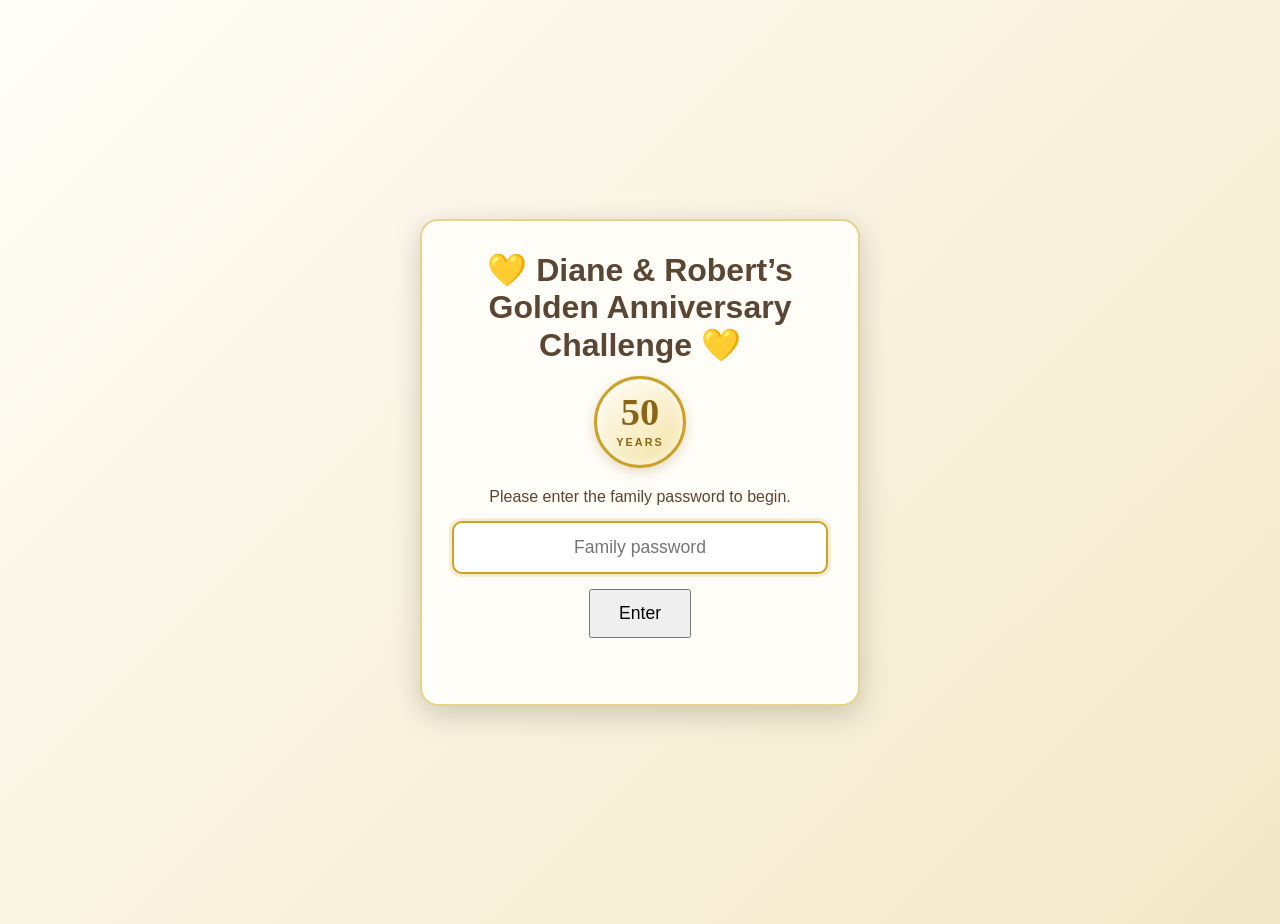
==== index.html @ dfb44e44 "Initial Pearl anniversary quiz copy" ====
<!DOCTYPE html>
<html lang="en">

<head>

    <meta charset="UTF-8">
    <meta name="viewport" content="width=device-width, initial-scale=1.0">
    <meta name="apple-mobile-web-app-capable" content="yes">
<meta name="apple-mobile-web-app-status-bar-style" content="default">
<meta name="theme-color" content="#fff8e8">

    <title>Diane & Robert’s Golden Anniversary Challenge</title>

    <link rel="stylesheet" href="css/styles.css">

</head>

<body class="quiz-locked">

<div id="passwordGate" class="password-gate">
    <div class="password-box">
        <h1>💛 Diane & Robert’s Golden Anniversary Challenge 💛</h1>
        
<div class="golden-50-badge">
    <span class="golden-50-number">50</span>
    <span class="golden-50-years">YEARS</span>
</div>
        <p>Please enter the family password to begin.</p>

        <input
            id="quizPassword"
            type="password"
            placeholder="Family password"
            autocomplete="off">

        <button id="passwordSubmit" type="button">
            Enter
        </button>

        <p id="passwordMessage" class="password-message"></p>
    </div>
</div>

<div class="container">

    <img
        src="images/wedding.jpg"
        class="hero-photo"
        alt="Diane and Robert's Wedding">

    <h1 class="title">
    <span class="diamond">🥂</span>
    Diane & Robert’s Golden Anniversary Challenge
   <span class="diamond">🥂</span>
</h1>

    <p class="subtitle">
        Celebrating 50 Wonderful Years Together
    </p>

    <p class="dates">
        <strong>1976 – 2026</strong>
    </p>

    <input
        type="text"
        id="playerName"
        placeholder="Enter your name">

    <button
        class="start-btn"
        id="startButton">

        Start Challenge

    </button>

</div>

<script src="js/password.js"></script>
<script src="js/app.js"></script>

</body>

</html>
---- css/styles.css ----
/* ==========================================
   Diane & Robert's Diamond Challenge
   Version 1
========================================== */

* {
    margin: 0;
    padding: 0;
    box-sizing: border-box;
}

body {
    font-family: Arial, Helvetica, sans-serif;
    background: linear-gradient(135deg, #fdf8ef, #efe6d1);
    color: #333;
}

/* ======================
   Start Screen
====================== */

.container {
    max-width: 550px;
    margin: 40px auto;
    background: white;
    padding: 35px;
    border-radius: 20px;
    border: 4px solid #d4af37;
    box-shadow: 0 15px 35px rgba(0,0,0,.18);
    backface-visibility: hidden;
-webkit-backface-visibility: hidden;
}

.hero-photo {
    width: 240px;
    display: block;
    margin: 0 auto 25px;
    border-radius: 18px;
    border: 4px solid #d4af37;
    box-shadow: 0 8px 25px rgba(0,0,0,.25);

    backface-visibility: hidden;
    -webkit-backface-visibility: hidden;
    
}

.title{
    text-align:center;
    color:#7a1838;
    font-size:2rem;
    margin-bottom:15px;
     animation: glow 3s ease-in-out infinite;
}
.subtitle {
    text-align: center;
    color: #666;
    font-size: 1.2rem;
}

.dates {
    text-align: center;
    color: #b08d57;
    font-size: 1.4rem;
    margin: 20px 0 30px;
}

input {
    width: 100%;
    padding: 14px;
    font-size: 18px;
    border: 2px solid #ddd;
    border-radius: 10px;
    margin-bottom: 20px;
}

.start-btn {
    width: 100%;
    padding: 15px;
    background: #7a1838;
    color: white;
    border: none;
    border-radius: 12px;
    font-size: 20px;
    cursor: pointer;
    transition: .3s;
}

.start-btn:hover {
    background: #9b2148;
    transform: scale(1.03);
}

/* ======================
   Quiz Card
====================== */

.card {
    max-width: 500px;
    margin: 35px auto;
    background: white;
    padding: 30px;
    border-radius: 20px;
    border: 4px solid #d4af37;
    box-shadow: 0 15px 35px rgba(0,0,0,.18);
}
/* ======================
   Score Panel
====================== */

.score-panel {
    display: flex;
    justify-content: space-between;
    align-items: center;
    background: #f8f3e6;
    padding: 12px;
    border-radius: 10px;
    margin-bottom: 20px;
    font-weight: bold;
}

#score {
    color: #7a1838;
}

/* ======================
   Progress Bar
====================== */

.progress-bar {
    width: 100%;
    height: 18px;
    background: #ddd;
    border-radius: 10px;
    overflow: hidden;
    margin: 20px 0;
}

#progress {
    width: 0%;
    height: 100%;
    background: linear-gradient(90deg, #ffd700, #d4af37);
    transition: width .5s ease;
    border-radius: 10px;
}

/* ======================
   Question
====================== */

#questionNumber {
    text-align: center;
    color: #555;
    margin-bottom: 15px;
}

#question {
    text-align: center;
    color: #7a1838;
    font-size: 2rem;
    line-height: 1.2;
    margin: 25px 0;
}

/* ======================
   Answer Buttons
====================== */

.answer {
    width: 100%;
    padding: 16px;
    margin: 10px 0;
    border: none;
    border-radius: 12px;
    background: #7a1838;
    color: white;
    font-size: 1.2rem;
    cursor: pointer;
    transition: .3s;
}

.answer:hover {
    background: #9b2148;
    transform: scale(1.03);
    box-shadow: 0 6px 16px rgba(0,0,0,.25);
}

/* ======================
   Feedback
====================== */

#feedback {
    position: relative;
    min-height: 30px;
    font-size: 1.2rem;
    font-weight: bold;
    color: #7a1838;
    text-align: center;
    margin: 15px 0;
}
/* ======================
   Question Images
====================== */

.question-image {
    display: block;
    width: 100%;
    max-width: 100%;
    height: auto;
    object-fit: contain;
    object-position: center top;
    margin: 20px auto;
    border-radius: 12px;
    border: 3px solid #d4af37;
    cursor: pointer;
    box-shadow: 0 5px 15px rgba(0,0,0,.25);
}

#imageCaption {
    text-align: center;
    color: #666;
    font-style: italic;
    margin-bottom: 20px;
}
/* Question changes are intentionally instant.
   This avoids intermittent repaint flicker in Mobile Safari. */
/* ======================
   Image Popup
====================== */

.image-modal {
    display: none;
    position: fixed;
    inset: 0;
    background: rgba(0,0,0,.85);
    justify-content: center;
    align-items: center;
    z-index: 9999;
}

.image-modal.show {
    display: flex;
}

.modal-image {
    max-width: 90%;
    max-height: 90%;
    border-radius: 12px;
    box-shadow: 0 0 25px black;
}

#closeModal {
    position: absolute;
    top: 20px;
    right: 35px;
    font-size: 42px;
    color: white;
    cursor: pointer;
}
.finish-photo{
    display:block;
    width:220px;
    max-width:100%;
    margin:20px auto;
    border-radius:15px;
    border:4px solid #d4af37;
    box-shadow:0 6px 15px rgba(0,0,0,.25);
}

.card h1{
    text-align:center;
    color:#7a1838;
}

.card h2{
    text-align:center;
    margin:15px 0;
}

.card p{
    text-align:center;
    color:#555;
    margin:20px 0;
}

.card button{
    display:block;
    margin:25px auto 0;
    width:220px;
    padding:15px;
    background:#7a1838;
    color:#fff;
    border:none;
    border-radius:12px;
    font-size:18px;
    cursor:pointer;
}
/* ======================
   Congratulations Screen
====================== */

.finish-photo{
    width:220px;
    display:block;
    margin:0 auto 25px;
    border-radius:18px;
    border:4px solid #d4af37;
    box-shadow:0 8px 25px rgba(0,0,0,.25);
}

.finish-title{
    text-align:center;
    color:#7a1838;
    font-size:2rem;
    margin-bottom:15px;
}

.finish-score{
    text-align:center;
    font-size:3rem;
    font-weight:bold;
    color:#d4af37;
    margin:20px 0;
}

.finish-heading{
    text-align:center;
    color:#7a1838;
    margin-bottom:20px;
}

.finish-message{
    text-align:center;
    font-size:1.15rem;
    color:#555;
    line-height:1.6;
    margin-bottom:30px;
}

.card{
    animation:fadeIn .6s ease;
}

@keyframes fadeIn{

    from{
        opacity:0;
        transform:translateY(20px);
    }

    to{
        opacity:1;
        transform:translateY(0);
    }

}
.finish-photo{
    animation:floatPhoto 3s ease-in-out infinite;
}

@keyframes floatPhoto{

    0%{transform:translateY(0);}
    50%{transform:translateY(-6px);}
    100%{transform:translateY(0);}

}
/* ======================
   Confetti
====================== */

.confetti {
    position: fixed;
    width: 10px;
    height: 10px;
    top: -20px;
    z-index: 9999;
    pointer-events: none;
    animation: fall linear forwards;
}

@keyframes fall {

    to {
        transform: translateY(110vh) rotate(720deg);
        opacity: 0;
    }

}
/* ======================
   Diamond Title Effects
====================== */

@keyframes glow {

    0%,100%{
        text-shadow:
            0 0 6px rgba(212,175,55,.3);
    }

    50%{
        text-shadow:
            0 0 18px rgba(212,175,55,.9),
            0 0 28px rgba(255,255,255,.6);
    }

}
@keyframes diamondTwinkle{

    0%,100%{
        transform:scale(1);
    }

    50%{
        transform:scale(1.03);
    }

}

.diamond{
    position:relative;
    display:inline-block;
    animation:diamondGlow 3s ease-in-out infinite;
}

.diamond:last-child{
    animation-delay:1.5s;
}

@keyframes diamondGlow{

    0%,100%{
        transform:scale(1);
        filter:brightness(1);
    }

    50%{
    transform:scale(1.05);
    filter:
        brightness(1.15)
        drop-shadow(0 0 4px #d4af37)
        drop-shadow(0 0 7px #c9a227);
}

}
/* ======================
   Round Introduction
====================== */

.round-overlay {
    display: none;
    position: fixed;
    inset: 0;
    background: rgba(0, 0, 0, 0.75);
    justify-content: center;
    align-items: center;
    padding: 20px;
    z-index: 10000;
}

.round-card {
    width: 100%;
    max-width: 460px;
    background: white;
    padding: 30px;
    border-radius: 20px;
    border: 4px solid #d4af37;
    box-shadow: 0 15px 40px rgba(0, 0, 0, 0.35);
    text-align: center;
}

.round-card h1 {
    color: #7a1838;
    margin-bottom: 20px;
}

.round-photo {
    display: block;
    width: 100%;
    max-width: 340px;
    max-height: 360px;
    object-fit: cover;
    margin: 0 auto 20px;
    border-radius: 15px;
    border: 3px solid #d4af37;
}

.round-card p {
    color: #555;
    font-size: 1.15rem;
    line-height: 1.5;
    margin-bottom: 20px;
}

.round-card .start-btn {
    margin: 0 auto;
}
.answer:disabled {
    cursor: default;
    opacity: 0.9;
}
.round-card {
    animation: roundPop .5s ease;
}

@keyframes roundPop {
    from {
        opacity: 0;
        transform: scale(.9);
    }

    to {
        opacity: 1;
        transform: scale(1);
    }
}
.finish-photo {
    animation: floatPhoto 4s ease-in-out infinite;
}
.finish-footer {
    margin-top: 25px;
    color: #999;
    font-size: 0.9rem;
    text-align: center;
}
/* =========================
   Mobile phone improvements
   ========================= */

html,
body {
    width: 100%;
    max-width: 100%;
    overflow-x: hidden;
    overscroll-behavior-x: none;
}

html {
    overflow-x: clip;
}


body {
    min-height: 100vh;
    padding: 12px;
    background-attachment: scroll;
}

.container,
.card,
.round-card {
    width: 100%;
    max-width: 550px;
    margin-left: auto;
    margin-right: auto;
}

img {
    max-width: 100%;
    height: auto;
}

@media (max-width: 600px) {

    body {
        padding: 8px;
    }

    .container,
    .card {
        width: 100%;
        padding: 18px 14px;
        border-radius: 14px;
    }

    .title {
        font-size: 1.65rem;
        line-height: 1.2;
        overflow-wrap: anywhere;
    }

    .subtitle {
        font-size: 1rem;
    }

    .hero-photo {
    width: 100%;
    max-height: 320px;
    height: auto;
    object-fit: contain;
}

    .question-image {
        width: 100%;
        max-height: 30vh;
        object-fit: contain;
    }

    #question {
        font-size: 1.3rem;
        line-height: 1.3;
    }

    .answer,
    .start-btn {
        width: 100%;
        min-height: 48px;
        padding: 12px;
        font-size: 1rem;
    }

    .score-panel {
        gap: 8px;
        font-size: 0.9rem;
        flex-wrap: wrap;
    }

    .round-overlay {
        padding: 12px;
        overflow-y: auto;
    }

    .round-card {
        width: 100%;
        max-height: 92vh;
        overflow-y: auto;
        padding: 18px 14px;
    }

    .round-photo {
        width: 100%;
        max-height: 38vh;
        object-fit: contain;
    }

    .image-modal {
        padding: 10px;
    }

    .modal-image {
        max-width: 95vw;
        max-height: 85vh;
        object-fit: contain;
    }
}

/* Reduce flickering caused by animations on phones */
@media (prefers-reduced-motion: reduce) {
    *,
    *::before,
    *::after {
        animation-duration: 0.01ms !important;
        animation-iteration-count: 1 !important;
        transition-duration: 0.01ms !important;
        scroll-behavior: auto !important;
    }
}
/* Compact phone layout */

@media (max-width: 600px) {

    body {
        padding: 4px 8px 90px;
        min-height: 100svh;
    }

    .title {
        font-size: 1.45rem;
        line-height: 1.15;
        margin: 4px 0 8px;
    }

    .diamond {
        font-size: 1.25rem;
    }

    .card {
        padding: 12px 14px 24px;
        border-width: 3px;
        border-radius: 18px;
    }

    .score-panel {
        padding: 10px;
        margin-bottom: 12px;
    }

    .progress-bar {
        margin: 10px 0 14px;
    }

    #questionNumber {
        font-size: 1.15rem;
        margin: 8px 0;
    }

    #question {
        font-size: 1.55rem;
        line-height: 1.18;
        margin: 14px 0;
    }

    .question-image {
        max-height: 22vh;
        margin: 8px auto;
    }

    .answer {
        min-height: 44px;
        padding: 10px;
        margin: 6px 0;
    }

    #feedback {
        margin: 8px 0;
    }
}
@media (max-width: 600px) {
    body > .title {
        font-size: 1.3rem;
    }
}
/* =================================
   Polished mobile quiz-app layout
   ================================= */

@media (max-width: 600px) {

    html,
    body {
        width: 100%;
        min-height: 100%;
        overflow-x: hidden;
    }

    body {
        padding:
            max(6px, env(safe-area-inset-top))
            8px
            calc(24px + env(safe-area-inset-bottom));
        min-height: 100svh;
    }

    body > .title {
        font-size: 1.25rem;
        line-height: 1.15;
        margin: 2px auto 8px;
        padding: 0 6px;
        max-width: 340px;
    }

    .diamond {
        font-size: 1.05rem;
    }

    .card {
        width: 100%;
        max-width: 100%;
        margin: 0 auto;
        padding: 12px 14px 20px;
        border-radius: 18px;
        min-height: auto;
    }

    .score-panel {
        padding: 9px 10px;
        margin-bottom: 10px;
        font-size: 0.9rem;
    }

    .progress-bar {
        margin: 8px 0 12px;
        height: 16px;
    }

    #questionNumber {
        font-size: 1.05rem;
        margin: 6px 0 8px;
    }

    #question {
        font-size: clamp(1.25rem, 6vw, 1.55rem);
        line-height: 1.18;
        margin: 10px 0 12px;
    }

    .question-image {
        width: 100%;
        max-height: 23svh;
        object-fit: contain;
        margin: 6px auto 8px;
    }

    .image-caption {
        font-size: 0.85rem;
        margin: 4px 0 8px;
    }

    .answer {
        width: 100%;
        min-height: 42px;
        padding: 9px 10px;
        margin: 5px 0;
        font-size: 0.98rem;
        line-height: 1.15;
        border-radius: 12px;
    }

    #feedback {
        margin: 6px 0;
        font-size: 0.95rem;
    }

    .round-overlay {
        padding:
            max(10px, env(safe-area-inset-top))
            10px
            calc(18px + env(safe-area-inset-bottom));
    }

    .round-card {
        width: 100%;
        max-height: 92svh;
        overflow-y: auto;
        padding: 16px 14px;
        border-radius: 18px;
    }

    .round-card h1 {
        font-size: 1.45rem;
        margin-bottom: 10px;
    }

    .round-photo {
        max-height: 34svh;
        object-fit: contain;
    }

    .start-btn {
        width: 100%;
        min-height: 44px;
        padding: 10px;
        font-size: 1rem;
    }
}
/* ==============================
   Compact mobile finish screen
   ============================== */

@media (max-width: 600px) {

    .finish-photo {
        width: 70%;
        max-width: 220px;
        max-height: 32svh;
        object-fit: cover;
        margin: 0 auto 10px;
        border-radius: 16px;
    }

    .finish-title {
        font-size: 1.55rem;
        line-height: 1.15;
        margin: 8px 0;
    }

    .finish-score {
        font-size: 2rem;
        line-height: 1;
        margin: 12px 0;
    }

    .finish-heading {
        font-size: 1.25rem;
        line-height: 1.15;
        margin: 10px 0;
    }

    .finish-message {
        font-size: 0.92rem;
        line-height: 1.3;
        margin: 8px 0 14px;
    }

    .finish-message br {
        display: none;
    }

    .finish-message strong {
        display: block;
        margin: 8px 0;
    }

    .finish-title,
    .finish-heading,
    .finish-message,
    .finish-score {
        text-align: center;
    }

    .card .start-btn {
        margin-top: 8px;
    }

    .card > p:last-child {
        margin-top: 12px !important;
        font-size: 0.75rem !important;
        line-height: 1.2;
    }
}
.finish-footer {
    margin-top: 25px;
    color: #999;
    font-size: 0.9rem;
    text-align: center;
}
/* ==============================
   Final screen layout
   ============================== */

.finish-screen {
    text-align: center;
}

.finish-thanks {
    line-height: 1.45;
    margin: 14px 0 18px;
    color: #555;
}

.finish-footer {
    margin-top: 16px;
    color: #999;
    font-size: 0.85rem;
    line-height: 1.3;
}

@media (max-width: 600px) {

    .finish-screen {
        display: flex;
        flex-direction: column;
        align-items: center;
    }

    .finish-photo {
        width: 160px;
        max-height: 24svh;
        object-fit: cover;
        margin: 0 auto 8px;
    }

    .finish-title {
        font-size: 1.35rem;
        line-height: 1.15;
        margin: 6px 0;
    }

    .finish-score {
        font-size: 1.8rem;
        margin: 8px 0;
    }

    .finish-heading {
        font-size: 1.1rem;
        margin: 6px 0;
    }

    .finish-message {
        font-size: 0.9rem;
        line-height: 1.25;
        margin: 4px 0;
    }

    .finish-thanks {
        font-size: 0.85rem;
        line-height: 1.3;
        margin: 8px 0 12px;
    }

    .finish-thanks strong {
        display: inline-block;
        margin: 3px 0;
    }

    .finish-screen .start-btn {
        margin-top: 4px;
    }

    .finish-footer {
        margin-top: 10px;
        font-size: 0.7rem;
    }
}
/* Extra-compact quiz layout for shorter phone screens */

@media (max-width: 600px) and (max-height: 750px) {

    body {
        padding: 4px 7px 14px;
    }

    body > .title {
        font-size: 1.05rem;
        margin-bottom: 4px;
    }

    .card {
        padding: 9px 11px 14px;
    }

    .score-panel {
        padding: 7px 8px;
        margin-bottom: 6px;
        font-size: 0.82rem;
    }

    .progress-bar {
        height: 12px;
        margin: 6px 0 8px;
    }

    #questionNumber {
        font-size: 0.9rem;
        margin: 4px 0;
    }

    #question {
        font-size: 1.15rem;
        line-height: 1.12;
        margin: 7px 0;
    }

    .question-image {
        max-height: 17svh;
        margin: 4px auto 5px;
    }

    #imageCaption {
        font-size: 0.75rem;
        margin-bottom: 5px;
    }

    .answer {
        min-height: 38px;
        padding: 7px 8px;
        margin: 4px 0;
        font-size: 0.88rem;
    }

    #feedback {
        min-height: 18px;
        margin: 4px 0;
        font-size: 0.85rem;
    }
}
/* Final photo slideshow */

.slideshow {
    position: fixed;
    inset: 0;
    z-index: 9999;
    background: #111;
    display: flex;
    align-items: center;
    justify-content: center;
    opacity: 1;
    transition: opacity 1s ease;
}

.slideshow.hidden {
    display: none;
}

.slideshow img {
    width: 100%;
    height: 100%;
    object-fit: contain;
    opacity: 1;
    transition: opacity 1.8s ease-in-out;
}

.slideshow img.fade-out {
    opacity: 0;
}
.finish-buttons {
    display: flex;
    justify-content: center;
    gap: 12px;
    margin-top: 20px;
    flex-wrap: wrap;
}

.finish-buttons .start-btn {
    min-width: 160px;
}
.slideshow-ending {
    position: absolute;
    inset: 0;
    z-index: 2;

    background: rgba(255,250,240,0.97);

    display: flex;
    flex-direction: column;
    justify-content: center;
    align-items: center;

    text-align: center;
    padding: 40px;

    color: #7a1838;
}
.slideshow-ending h1 {
    color: #7a1838;
    font-size: 3rem;
    margin-bottom: 20px;
}

.slideshow-ending p {
    color: #5a2330;
    font-size: 1.4rem;
    max-width: 700px;
    margin-bottom: 30px;
    line-height: 1.6;
}
.slideshow-ending.hidden {
    display: none;
}

.slideshow-ending h1 {
    margin-bottom: 18px;
    font-size: clamp(2rem, 6vw, 4rem);
}

.slideshow-ending p {
    max-width: 650px;
    margin: 0 0 28px;
    font-size: clamp(1.1rem, 3vw, 1.6rem);
    line-height: 1.6;
}

.slideshow-ending-buttons {
    display: flex;
    justify-content: center;
    gap: 14px;
    flex-wrap: wrap;
}

.slideshow-ending-buttons .start-btn {
    min-width: 150px;
}

.slideshow img.hidden {
    display: none;
}
.image-caption.reveal-caption {
    animation: revealCaption 0.8s ease-in;
    margin-top: 10px;
    padding: 8px 12px;
    font-style: italic;
    text-align: center;
    background: #fff8e7;
    border-radius: 8px;
}

@keyframes revealCaption {
    from {
        opacity: 0;
        transform: translateY(6px);
    }

    to {
        opacity: 1;
        transform: translateY(0);
    }
}
.image-caption.reveal-caption {
    max-width: 520px;
    margin: 12px auto 0;
    padding: 12px 16px;

    background: #fff8e7;
    border: 1px solid #dbc9a3;
    border-radius: 8px;

    text-align: center;
    box-shadow: 0 3px 8px rgba(0, 0, 0, 0.12);

    animation: revealCaption 0.8s ease-in;
}

.photo-note-title {
    display: block;
    margin-bottom: 5px;

    color: #7a1838;
    font-size: 1.05rem;
}

.photo-note-text {
    display: block;

    color: #4e4036;
    font-style: italic;
    line-height: 1.4;
}

@keyframes revealCaption {
    from {
        opacity: 0;
        transform: translateY(6px);
    }

    to {
        opacity: 1;
        transform: translateY(0);
    }
}
/* Scrapbook-style photo note */
.image-caption.reveal-caption {
    position: relative;

    background:
        linear-gradient(
            135deg,
            #fffdf3,
            #f7ecd2
        );

    border: 1px solid #d8c49a;
    border-radius: 4px;

    transform: rotate(-0.6deg);

    box-shadow:
        0 4px 8px rgba(0, 0, 0, 0.14),
        inset 0 0 18px rgba(164, 125, 61, 0.08);
}

/* Small photograph symbol in the corner */
.image-caption.reveal-caption::before {
    content: "📷";

    position: absolute;
    top: 6px;
    right: 9px;

    font-size: 1rem;
    transform: rotate(6deg);
}

/* Handwritten-style album title */
.photo-note-title {
    padding-right: 24px;

    font-family:
        "Comic Sans MS",
        "Segoe Print",
        cursive;

    letter-spacing: 0.3px;
}

/* Keep the story easy to read */
.photo-note-text {
    font-family: Georgia, serif;
}
.question-image {
    display: block;
    max-width: 100%;
    margin: 20px auto;

    background: white;

    padding: 12px 12px 28px 12px;

    border: 1px solid #ddd;

    box-shadow:
        0 8px 18px rgba(0,0,0,0.20);

    border-radius: 3px;

    transform: rotate(-1deg);

    transition: transform 0.3s ease;
}
.question-image:hover {
    transform: rotate(0deg) scale(1.02);
}
.photo-frame {
    display: none;
    position: relative;

    width: min(520px, 92%);
    margin: 20px auto;
    padding: 12px 12px 18px;

    background: #fffdf7;
    border: 1px solid #ddd4c4;
    border-radius: 3px;

    box-shadow: 0 10px 24px rgba(0, 0, 0, 0.2);

    transform: rotate(-0.7deg);
    transition: transform 0.3s ease;
}

.photo-frame:hover {
    transform: rotate(0deg) scale(1.015);
}

.photo-frame .question-image {
    display: block;
    width: 100%;
    max-width: 100%;
    height: auto;

    margin: 0;
    padding: 0;

    border: none;
    border-radius: 1px;
    box-shadow: none;
    transform: none;
}

.photo-frame .question-image:hover {
    transform: none;
}

.photo-frame .image-caption {
    position: relative;
    margin: 0;
    padding: 14px 16px 6px;

    background: transparent;
    border: none;
    border-radius: 0;
    box-shadow: none;
    transform: none;

    text-align: center;
}

.photo-frame .image-caption::before {
    content: "💎";
    position: absolute;
    right: 2px;
    bottom: 2px;
    font-size: 0.9rem;
}
/* Prevent Polaroid photos from being cropped */
.photo-frame {
    overflow: visible;
}

.photo-frame .question-image {
    width: 100%;
    height: auto !important;
    max-height: none !important;
    object-fit: contain !important;
    object-position: center top;
}
/* Diamond sparkle celebration */

#feedback {
    position: relative;
    overflow: visible;
}

.diamond-sparkle {

    position: absolute;

    font-size: 1.2rem;

    opacity: 0;

    pointer-events: none;

    animation: diamondSparkle 1.2s ease-out forwards;
}

@keyframes diamondSparkle {

    0% {
        opacity: 0;
        transform:
            translate(-50%, 8px)
            scale(.4)
            rotate(0deg);
    }

    20% {
        opacity: 1;
    }

    100% {
        opacity: 0;
        transform:
            translate(
                calc(-50% + (var(--drift, 0px))),
                -40px
            )
            scale(1.3)
            rotate(180deg);
    }
}
.diamond-shimmer {
    position: absolute;
    left: 50%;
    top: 50%;
    width: 220px;
    height: 60px;
    transform: translate(-50%, -50%);
    pointer-events: none;
    overflow: hidden;
}

.diamond-shimmer::before {
    content: "";
    position: absolute;
    top: -20%;
    left: -40%;
    width: 40%;
    height: 140%;
    background: linear-gradient(
        90deg,
        transparent,
        rgba(255,255,255,0.9),
        rgba(255,215,0,0.9),
        rgba(255,255,255,0.9),
        transparent
    );

    transform: skewX(-25deg);
    animation: shimmerSweep 1.2s ease-out forwards;
}

@keyframes shimmerSweep {
    from {
        left: -40%;
        opacity: 0;
    }

    20% {
        opacity: 1;
    }

    to {
        left: 120%;
        opacity: 0;
    }
}
/* Elegant shimmering gold text */

.correct-text {
    display: inline-block;
    font-weight: bold;
    color: #d4af37;

    background: linear-gradient(
        100deg,
        #d4af37 0%,
        #e5c85c 45%,
        #fff8d6 50%,
        #e5c85c 55%,
        #d4af37 100%
    );

    background-size: 300% 100%;
    -webkit-background-clip: text;
    -webkit-text-fill-color: transparent;
    background-clip: text;

    animation: goldSweep 2.2s ease-out;
}
.green-tick {
    color: #28a745;
    -webkit-text-fill-color: #28a745;
    font-weight: bold;
}
/* Password landing screen */

body.quiz-locked > *:not(#passwordGate) {
    display: none !important;
}

.password-gate {
    min-height: 100vh;
    display: flex;
    align-items: center;
    justify-content: center;
    padding: 20px;
    text-align: center;
}

.password-box {
    width: 100%;
    max-width: 440px;
    padding: 30px;
    border-radius: 18px;
    background: white;
    box-shadow: 0 8px 30px rgba(0, 0, 0, 0.18);
}

.password-box input {
    box-sizing: border-box;
    width: 100%;
    margin: 15px 0;
    padding: 14px;
    font-size: 1.1rem;
    text-align: center;
    border: 2px solid #ccc;
    border-radius: 10px;
}

.password-box button {
    padding: 12px 28px;
    font-size: 1.1rem;
    cursor: pointer;
}

.password-message {
    min-height: 24px;
    margin-top: 12px;
    color: #b00020;
    font-weight: bold;
}
/* ==========================================
   Full-screen final slideshow
========================================== */

#slideshow {
    position: fixed;
    inset: 0;
    z-index: 5000;
    display: flex;
    align-items: center;
    justify-content: center;
    background: #000;
}

#slideshow.hidden {
    display: none;
}

.slideshow-viewer {
    position: relative;
    width: 100%;
    height: 100%;
    display: flex;
    align-items: center;
    justify-content: center;
    overflow: hidden;
}

#slideshow-image {
    display: block;
    width: 100%;
    height: 100%;
    object-fit: contain;
    cursor: pointer;
    user-select: none;
    -webkit-user-select: none;
}

/* Controls are hidden until the photo is clicked */

.slideshow-controls {
    position: absolute;
    inset: 0;
    opacity: 0;
    visibility: hidden;
    pointer-events: none;
    transition:
        opacity 0.3s ease,
        visibility 0.3s ease;
    background:
        linear-gradient(
            to bottom,
            rgba(0, 0, 0, 0.5),
            transparent 25%,
            transparent 70%,
            rgba(0, 0, 0, 0.55)
        );
}

.slideshow-controls.show {
    opacity: 1;
    visibility: visible;
    pointer-events: auto;
}

.slideshow-controls button {
    position: absolute;
    border: none;
    color: white;
    background: rgba(0, 0, 0, 0.55);
    cursor: pointer;
    box-shadow: 0 3px 12px rgba(0, 0, 0, 0.35);
    transition:
        background 0.2s ease,
        transform 0.2s ease;
}

.slideshow-controls button:hover {
    background: rgba(0, 0, 0, 0.8);
}

.slideshow-controls button:active {
    transform: scale(0.94);
}

.slideshow-close {
    top: 18px;
    right: 18px;
    width: 46px;
    height: 46px;
    border-radius: 50%;
    font-size: 24px;
}

.slideshow-arrow {
    top: 50%;
    transform: translateY(-50%);
    width: 54px;
    height: 70px;
    border-radius: 12px;
    font-size: 38px;
}

.slideshow-arrow:active {
    transform: translateY(-50%) scale(0.94);
}

.slideshow-previous {
    left: 18px;
}

.slideshow-next {
    right: 18px;
}

.slideshow-pause {
    left: 50%;
    bottom: 24px;
    transform: translateX(-50%);
    min-width: 120px;
    padding: 12px 20px;
    border-radius: 24px;
    font-size: 17px;
}

.slideshow-pause:active {
    transform: translateX(-50%) scale(0.94);
}

@media (max-width: 600px) {
    .slideshow-close {
        top: 12px;
        right: 12px;
    }

    .slideshow-arrow {
        width: 46px;
        height: 62px;
        font-size: 31px;
    }

    .slideshow-previous {
        left: 10px;
    }

    .slideshow-next {
        right: 10px;
    }

    .slideshow-pause {
        bottom: 18px;
        font-size: 16px;
    }
}
#slideshow-image {
    position: relative;
    z-index: 1;
}

.slideshow-controls {
    z-index: 2;
}

.slideshow-controls button {
    z-index: 3;
}
/* Let only the slideshow buttons receive clicks */
.slideshow-controls.show {
    pointer-events: none;
}

.slideshow-controls.show button {
    pointer-events: auto;
}
/* ==========================================
   Slideshow touch improvements
========================================== */

body.slideshow-open {
    overflow: hidden;
    touch-action: none;
}

#slideshow {
    position: fixed;
    inset: 0;
    z-index: 20000;
}

#slideshow-image {
    width: 100vw;
    height: 100dvh;
    object-fit: contain;

    /* Allow horizontal swipes */
    touch-action: pan-y;

    -webkit-user-select: none;
    user-select: none;

    -webkit-touch-callout: none;
}

.slideshow-controls {
    pointer-events: none;
}

.slideshow-controls.show button {
    pointer-events: auto;
}
/* ==========================================
   Final mobile photo and swipe corrections
========================================== */

@media (max-width: 600px) {

    .photo-frame {
        width: 100%;
        max-width: none;
        margin: 10px auto;
        padding: 8px 8px 14px;
    }

    .photo-frame .question-image,
    .question-image {
        width: 100%;
        height: auto !important;
        max-height: none !important;
        object-fit: contain !important;
        margin: 0 auto;
    }

    #slideshow,
    .slideshow-viewer,
    #slideshow-image {
        touch-action: pan-y;
        overscroll-behavior: none;
    }

    #slideshow-image {
        -webkit-user-drag: none;
    }
}
/* Stop iPhone flicker while typing the player's name */
@media (max-width: 600px) {

    .container:focus-within .title,
    .container:focus-within .diamond,
    .container:focus-within .title::before,
    .container:focus-within .title::after,
    .container:focus-within .hero-photo {
        animation: none !important;
    }

    #playerName {
        font-size: 16px;
        transform: none;
        -webkit-transform: none;
    }
}
/* Keep the start screen stable when the iPhone keyboard opens */
@media (max-width: 600px) {

    .container:focus-within,
    .container:focus-within * {
        transition: none !important;
    }

    .container:focus-within .title,
    .container:focus-within .diamond,
    .container:focus-within .title::before,
    .container:focus-within .title::after {
        animation: none !important;
    }
}
/* ==========================================
   Mobile Safari stability
========================================== */
@media (max-width: 600px) {
    .card,
    .question-image,
    .image-caption,
    #question,
    #feedback {
        animation: none !important;
        transition: none !important;
    }

    #slideshow,
    #slideshow-image {
        -webkit-user-select: none;
        user-select: none;
        -webkit-touch-callout: none;
    }
}
/* ==========================================
   iPhone quiz repaint fix
========================================== */
@media (max-width: 600px) {

    body > .title,
    body > .title::before,
    body > .title::after,
    .diamond,
    .card,
    .card *,
    .question-image,
    #imageCaption,
    #question,
    #feedback,
    #progress {
        animation: none !important;
        transition: none !important;
        transform: none !important;
        filter: none !important;
    }

    .card,
    .question-image,
    #photoFrame {
        backface-visibility: hidden;
        -webkit-backface-visibility: hidden;
    }

    .answer:hover,
    .start-btn:hover {
        transform: none !important;
        box-shadow: none;
    }
}
/* ==========================================
   Final compact iPhone question layout
   Keep this at the very end of styles.css
========================================== */

@media (max-width: 600px) {

    /* Reduce unused space around the main quiz card */
    .card {
        padding: 10px 11px 16px;
    }

    .score-panel {
        padding: 7px 9px;
        margin-bottom: 6px;
    }

    .progress-bar {
        height: 12px;
        margin: 6px 0 8px;
    }

    #questionNumber {
        font-size: 0.92rem;
        margin: 4px 0 6px;
    }

    #question {
        font-size: 1.12rem;
        line-height: 1.18;
        margin: 7px 0 8px;
    }

    /* Make the complete Polaroid frame more compact */
    .photo-frame {
        width: 100%;
        margin: 7px auto;
        padding: 7px 7px 10px;
    }

    /*
       Allow landscape photos to remain wide,
       but prevent portrait photos becoming excessively tall.
    */
    .photo-frame .question-image,
    .question-image {
        width: auto !important;
        max-width: 100% !important;
        height: auto !important;
        max-height: 30svh !important;
        margin: 0 auto !important;
        object-fit: contain !important;
    }

    /* Compact ordinary captions */
    #imageCaption {
        margin: 4px 0 7px;
        padding: 5px 6px 2px;
        font-size: 0.78rem;
        line-height: 1.2;
    }

    /* Compact the answer-screen photo title and story */
    .photo-note-title {
        margin-bottom: 3px;
        padding-right: 18px;
        font-size: 0.92rem;
        line-height: 1.15;
    }

    .photo-note-text {
        font-size: 0.78rem;
        line-height: 1.25;
    }

    /* Keep answer buttons comfortable but closer together */
    .answer {
        min-height: 40px;
        padding: 8px 9px;
        margin: 4px 0;
        font-size: 0.9rem;
        line-height: 1.15;
    }

    #feedback {
        min-height: 20px;
        margin: 4px 0;
    }

    /*
       Your general .card button rule adds a 25px top margin.
       Reduce that for Play Clip and Next Question on phones.
    */
    .card button {
        margin-top: 8px;
    }
}
/* ==========================================
   Laptop, desktop and large iPad layout
========================================== */

@media (min-width: 900px) {

    .card {
        max-width: 660px;
        padding: 24px;
        margin: 22px auto;
    }

    .photo-frame .question-image,
    .question-image {
        width: auto !important;
        max-width: 100% !important;
        height: auto !important;
        max-height: 350px !important;
        margin-left: auto !important;
        margin-right: auto !important;
        object-fit: contain !important;
    }

    .photo-frame {
        margin-top: 12px;
        margin-bottom: 12px;
    }

    .answer {
        margin-top: 6px;
        margin-bottom: 6px;
        padding: 10px 12px;
    }
}
/* Make photo captions easier to read on phones */
@media (max-width: 600px) {

    .photo-note-title {
        font-family: Arial, Helvetica, sans-serif;
        font-style: normal;
        font-weight: 700;
        letter-spacing: 0;
    }

    .photo-note-text {
        font-family: Arial, Helvetica, sans-serif;
        font-style: normal;
        font-weight: 400;
    }
}
/* Hide decorative diamond on phones */
@media (max-width: 600px) {

    .photo-frame .image-caption::before {
        display: none;
    }

}
/* ==========================================
   Diane & Robert's Golden Anniversary Theme
========================================== */

:root {
    --gold-deep: #8a6515;
    --gold: #c9a227;
    --gold-light: #e7d48b;
    --champagne: #f6eed8;
    --ivory: #fffdf7;
    --warm-text: #5a4632;
}

/* Main page background */
body {
    background:
        linear-gradient(135deg, #fffdf7, #f3e8c8);
    color: var(--warm-text);
}

/* Main quiz/start cards */
.container,
.card,
.round-card {
    background: var(--ivory);
    border-color: var(--gold);
}

/* Main headings */
.title,
.card h1,
.finish-title,
.finish-heading,
.round-card h1,
#question {
    color: var(--gold-deep);
}

/* Score area */
.score-panel {
    background: var(--champagne);
}

#score {
    color: var(--gold-deep);
}

/* Progress bar */
.progress-bar {
    background: #e5dfd0;
}

#progress {
    background:
        linear-gradient(
            90deg,
            #f6dc70,
            #c9a227,
            #a67c18
        );
}

/* Main buttons */
.start-btn,
.answer,
.card button {
    background:
        linear-gradient(
            180deg,
            #b99028,
            #8a6515
        );
    color: white;
}

.start-btn:hover,
.answer:hover,
.card button:hover {
    background:
        linear-gradient(
            180deg,
            #c9a227,
            #9c7419
        );
}

/* Photograph frames */
.photo-frame {
    background: #fffdf7;
    border-color: #d8c285;
}

/* Photo captions */
.photo-note-title {
    color: var(--gold-deep);
}

.photo-note-text {
    color: #594a39;
}

/* Replace little decorative diamond on captions */
.photo-frame .image-caption::before {
    content: "✨";
}

/* Password screen */
.password-box {
    background: var(--ivory);
    border: 2px solid var(--gold-light);
}

/* Input fields */
input {
    border-color: #d8c99d;
}

input:focus {
    outline: none;
    border-color: var(--gold);
    box-shadow: 0 0 0 3px rgba(201, 162, 39, 0.18);
}

/* Final screen score */
.finish-score {
    color: var(--gold);
}

/* Round intro border */
.round-photo {
    border-color: var(--gold);
}
/* Golden 50th Anniversary badge */

.golden-50-badge {
    width: 92px;
    height: 92px;
    margin: 12px auto 20px;
    border: 3px solid #c9a227;
    border-radius: 50%;

    display: flex;
    flex-direction: column;
    align-items: center;
    justify-content: center;

    background: linear-gradient(
        145deg,
        #fffdf7,
        #f4e3a4
    );

    box-shadow:
        0 4px 12px rgba(138, 101, 21, 0.22),
        inset 0 0 12px rgba(255, 255, 255, 0.8);
}

.golden-50-number {
    font-family: Georgia, serif;
    font-size: 2.4rem;
    font-weight: bold;
    line-height: 0.9;
    color: #8a6515;
}

.golden-50-years {
    margin-top: 7px;
    font-size: 0.68rem;
    font-weight: bold;
    letter-spacing: 2px;
    color: #8a6515;
}
/* ==========================================
   Golden Anniversary round screens
========================================== */

.round-card {
    background:
        linear-gradient(
            180deg,
            #fffdf7,
            #f8f0d8
        );
    border-color: #c9a227;

    box-shadow:
        0 15px 40px rgba(138, 101, 21, 0.25);
}

.round-card h1 {
    color: #8a6515;
    font-family: Georgia, serif;
}

.round-card p {
    color: #5a4632;
}

.round-photo {
    border-color: #c9a227;

    box-shadow:
        0 6px 18px rgba(138, 101, 21, 0.22);
}

.round-card .start-btn {
    background:
        linear-gradient(
            180deg,
            #b99028,
            #8a6515
        );
}
/* ==========================================
   Golden Anniversary photo reveal styling
========================================== */

.image-caption.reveal-caption {
    background:
        linear-gradient(
            135deg,
            #fffdf5,
            #f5e8bd
        );

    border-color: #d4b65f;

    box-shadow:
        0 4px 10px rgba(138, 101, 21, 0.16),
        inset 0 0 18px rgba(201, 162, 39, 0.08);
}

/* Elegant gold photo title */
.photo-note-title {
    color: #8a6515;

    font-family:
        Georgia,
        "Times New Roman",
        serif;

    font-style: normal;
    font-weight: bold;
    letter-spacing: 0.2px;
}

/* Keep the memory text warm and readable */
.photo-note-text {
    color: #594a39;
    font-family: Georgia, serif;
}

/* Change the scrapbook diamond to a gold sparkle */
.photo-frame .image-caption::before {
    content: "✨";
}

/* Keep the sparkle out of the way on phones */
@media (max-width: 600px) {
    .photo-frame .image-caption::before {
        display: none;
    }

    .photo-note-title,
    .photo-note-text {
        font-family: Arial, Helvetica, sans-serif;
        font-style: normal;
    }
}
/* Golden answer buttons */

.card .answer {
    background: linear-gradient(
        180deg,
        #a98224,
        #7d5d14
    );

    color: #ffffff;
    border: 1px solid #71520f;
}

.card .answer:hover {
    background: linear-gradient(
        180deg,
        #bd982e,
        #8a6515
    );
}
/* Make the champagne glasses stand out */
.diamond {
    filter: drop-shadow(0 0 2px #8a6515)
            drop-shadow(0 0 5px #c99a22)
            drop-shadow(0 0 8px #d4af37);
}
/* Decorative question images - keep visually small but sharp */
.question-image.small-image {
    width: 180px !important;
    max-width: 60% !important;
    height: auto !important;
    margin-left: auto !important;
    margin-right: auto !important;
}
/* ==========================================
   iPhone landscape quiz layout
   ========================================== */

@media (orientation: landscape) and (max-height: 500px) {

    /* Let the quiz use the wider landscape screen */
    .card {
        width: 94vw !important;
        max-width: 94vw !important;
        margin: 6px auto 20px !important;
    }

    /* Let normal photos become properly wide */
    .photo-frame {
        width: 100% !important;
        max-width: 100% !important;
        margin-left: auto !important;
        margin-right: auto !important;
    }

    .photo-frame .question-image:not(.small-image),
    .question-image:not(.small-image) {
        width: 100% !important;
        max-width: 100% !important;
        height: auto !important;
        max-height: 65svh !important;
        object-fit: contain !important;
        margin-left: auto !important;
        margin-right: auto !important;
    }
}
/* ==========================================
   Final round introduction image sizing
   ========================================== */

/* Family, Holidays and Final Round */
.round-photo.round-5-4 {
    width: 100%;
    height: auto !important;
    max-height: none !important;
    aspect-ratio: auto;
    object-fit: contain;
}

/* Guess the Year, Music, True/False and What Happened Next */
.round-photo.round-3-2 {
    width: 100%;
    height: auto !important;
    max-height: none !important;
    aspect-ratio: auto;
    object-fit: contain;
}

/* Round 1 Wedding Day */
.round-photo.portrait-round {
    width: auto;
    max-width: 100%;
    height: auto !important;
    max-height: none !important;
    aspect-ratio: auto;
    object-fit: contain;
}
/* Start-screen portrait photo */
.hero-photo {
    width: auto !important;
    max-width: 100% !important;
    height: auto !important;
    max-height: none !important;
    object-fit: contain !important;
}
@media (max-width: 600px) {
    .hero-photo {
        max-width: 88% !important;
    }
}
@media (max-width: 600px) {

    .round-photo.round-5-4,
    .round-photo.round-3-2 {
        width: auto;
        max-width: 100%;
        height: auto !important;
        max-height: 28svh !important;
        object-fit: contain;
        margin-left: auto;
        margin-right: auto;
    }

    .round-photo.portrait-round {
        width: auto;
        max-width: 100%;
        height: auto !important;
        max-height: 35svh !important;
        object-fit: contain;
        margin-left: auto;
        margin-right: auto;
    }
}
@media (min-width: 601px) {
    .round-photo.portrait-round {
        max-height: 62vh !important;
        width: auto;
        height: auto !important;
        object-fit: contain;
    }
}
@media (min-width: 601px) {

    .hero-photo {
        width: auto !important;
        height: auto !important;
        max-width: 100% !important;
        max-height: 48vh !important;
        object-fit: contain !important;
    }

}
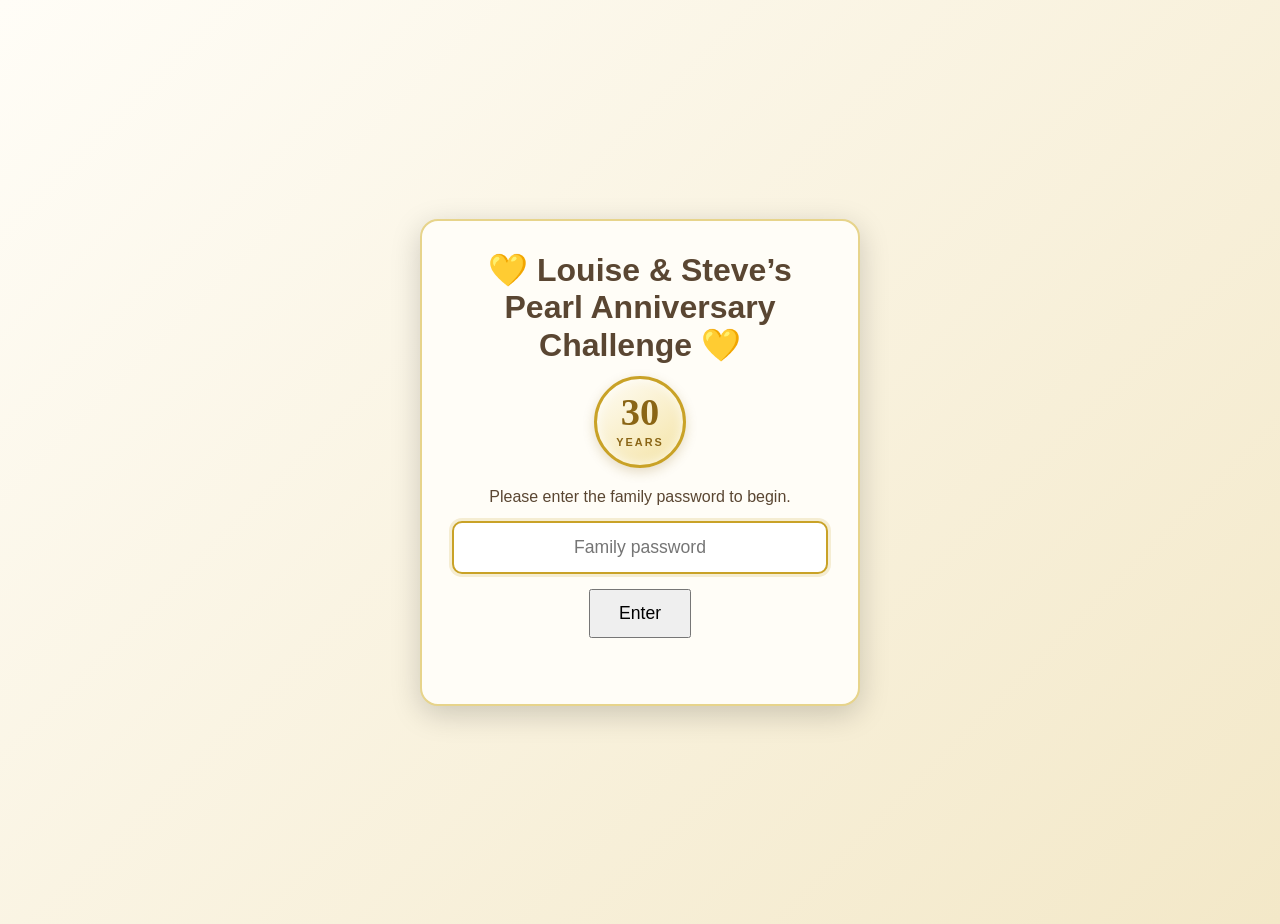
==== commit 8e32fac5: "Rename" ====
--- a/index.html
+++ b/index.html
@@ -9,7 +9,7 @@
 <meta name="apple-mobile-web-app-status-bar-style" content="default">
 <meta name="theme-color" content="#fff8e8">
 
-    <title>Diane & Robert’s Golden Anniversary Challenge</title>
+    <title>Louise & Steve’s Pearl Anniversary Challenge</title>
 
     <link rel="stylesheet" href="css/styles.css">
 
@@ -19,11 +19,11 @@
 
 <div id="passwordGate" class="password-gate">
     <div class="password-box">
-        <h1>💛 Diane & Robert’s Golden Anniversary Challenge 💛</h1>
+        <h1>💛 Louise & Steve’s Pearl Anniversary Challenge 💛</h1>
         
-<div class="golden-50-badge">
-    <span class="golden-50-number">50</span>
-    <span class="golden-50-years">YEARS</span>
+<div class="pearl-30-badge">
+    <span class="pearl-30-number">30</span>
+    <span class="pearl-30-years">YEARS</span>
 </div>
         <p>Please enter the family password to begin.</p>
 
@@ -46,16 +46,16 @@
     <img
         src="images/wedding.jpg"
         class="hero-photo"
-        alt="Diane and Robert's Wedding">
+        alt="Louise and Steve's Wedding">
 
     <h1 class="title">
     <span class="diamond">🥂</span>
-    Diane & Robert’s Golden Anniversary Challenge
+    Louise & Steve’s Pearl Anniversary Challenge
    <span class="diamond">🥂</span>
 </h1>
 
     <p class="subtitle">
-        Celebrating 50 Wonderful Years Together
+        Celebrating 30 Wonderful Years Together
     </p>
 
     <p class="dates">
--- a/css/styles.css
+++ b/css/styles.css
@@ -1,5 +1,5 @@
 /* ==========================================
-   Diane & Robert's Diamond Challenge
+   Louise & Steve's Pearl Challenge
    Version 1
 ========================================== */
 
@@ -2014,7 +2014,7 @@
 
 }
 /* ==========================================
-   Diane & Robert's Golden Anniversary Theme
+   Louise & Steve's Pearl Anniversary Theme
 ========================================== */
 
 :root {
@@ -2145,9 +2145,9 @@
 .round-photo {
     border-color: var(--gold);
 }
-/* Golden 50th Anniversary badge */
-
-.golden-50-badge {
+/* Pearl 30th Anniversary badge */
+
+.pearl-30-badge {
     width: 92px;
     height: 92px;
     margin: 12px auto 20px;
@@ -2170,7 +2170,7 @@
         inset 0 0 12px rgba(255, 255, 255, 0.8);
 }
 
-.golden-50-number {
+.pearl-30-number {
     font-family: Georgia, serif;
     font-size: 2.4rem;
     font-weight: bold;
@@ -2178,7 +2178,7 @@
     color: #8a6515;
 }
 
-.golden-50-years {
+.pearl-30-years {
     margin-top: 7px;
     font-size: 0.68rem;
     font-weight: bold;
@@ -2186,7 +2186,7 @@
     color: #8a6515;
 }
 /* ==========================================
-   Golden Anniversary round screens
+   Pearl Anniversary round screens
 ========================================== */
 
 .round-card {
@@ -2227,7 +2227,7 @@
         );
 }
 /* ==========================================
-   Golden Anniversary photo reveal styling
+   Pearl Anniversary photo reveal styling
 ========================================== */
 
 .image-caption.reveal-caption {
@@ -2282,7 +2282,7 @@
         font-style: normal;
     }
 }
-/* Golden answer buttons */
+/* Pearl answer buttons */
 
 .card .answer {
     background: linear-gradient(
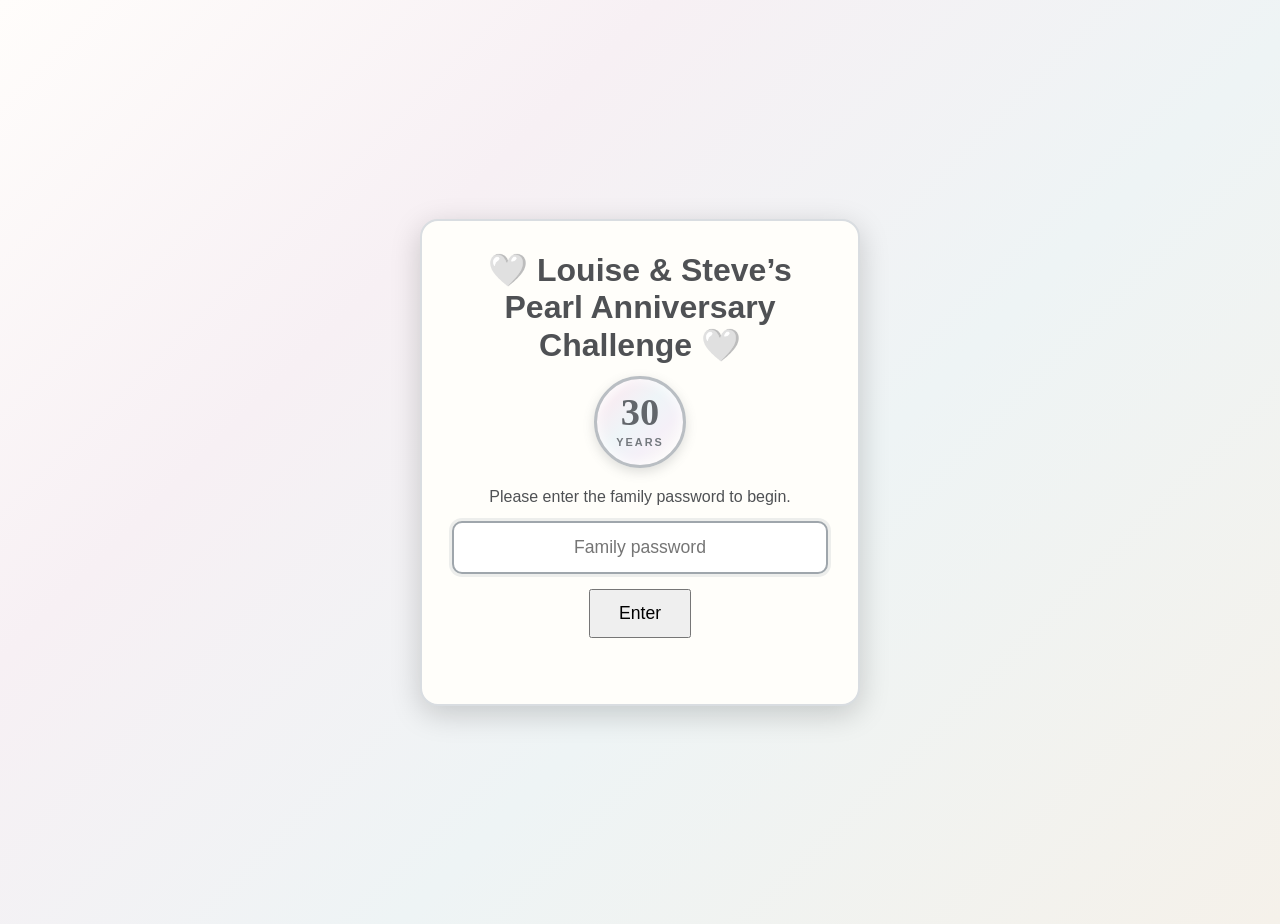
==== commit 6004147c: "Create Pearl anniversary theme" ====
--- a/index.html
+++ b/index.html
@@ -19,7 +19,7 @@
 
 <div id="passwordGate" class="password-gate">
     <div class="password-box">
-        <h1>💛 Louise & Steve’s Pearl Anniversary Challenge 💛</h1>
+        <h1>🤍 Louise & Steve’s Pearl Anniversary Challenge 🤍</h1>
         
 <div class="pearl-30-badge">
     <span class="pearl-30-number">30</span>
--- a/css/styles.css
+++ b/css/styles.css
@@ -426,21 +426,25 @@
     animation-delay:1.5s;
 }
 
-@keyframes diamondGlow{
-
-    0%,100%{
-        transform:scale(1);
-        filter:brightness(1);
-    }
-
-    50%{
-    transform:scale(1.05);
-    filter:
-        brightness(1.15)
-        drop-shadow(0 0 4px #d4af37)
-        drop-shadow(0 0 7px #c9a227);
-}
-
+@keyframes diamondGlow {
+
+    0%,100% {
+        transform: scale(1);
+        filter:
+            brightness(1)
+            drop-shadow(0 0 2px #ffffff)
+            drop-shadow(0 0 5px #d9d0e8)
+            drop-shadow(0 0 8px #cbdde5);
+    }
+
+    50% {
+        transform: scale(1.05);
+        filter:
+            brightness(1.15)
+            drop-shadow(0 0 4px #ffffff)
+            drop-shadow(0 0 7px #d9d0e8)
+            drop-shadow(0 0 10px #cbdde5);
+    }
 }
 /* ======================
    Round Introduction
@@ -1458,15 +1462,15 @@
 .correct-text {
     display: inline-block;
     font-weight: bold;
-    color: #d4af37;
+    color: #73787d;
 
     background: linear-gradient(
         100deg,
-        #d4af37 0%,
-        #e5c85c 45%,
-        #fff8d6 50%,
-        #e5c85c 55%,
-        #d4af37 100%
+        #777b80 0%,
+        #c9d8df 35%,
+        #f5edf4 50%,
+        #d9d0e8 65%,
+        #777b80 100%
     );
 
     background-size: 300% 100%;
@@ -2018,18 +2022,24 @@
 ========================================== */
 
 :root {
-    --gold-deep: #8a6515;
-    --gold: #c9a227;
-    --gold-light: #e7d48b;
-    --champagne: #f6eed8;
-    --ivory: #fffdf7;
-    --warm-text: #5a4632;
+    --gold-deep: #62666b;
+    --gold: #aeb4ba;
+    --gold-light: #d9dde1;
+    --champagne: #f1eee8;
+    --ivory: #fffefa;
+    --warm-text: #4f5154;
 }
 
 /* Main page background */
 body {
     background:
-        linear-gradient(135deg, #fffdf7, #f3e8c8);
+        linear-gradient(
+            135deg,
+            #fffdfb 0%,
+            #f7f0f4 30%,
+            #eef4f5 60%,
+            #f5f1ea 100%
+        );
     color: var(--warm-text);
 }
 
@@ -2037,8 +2047,15 @@
 .container,
 .card,
 .round-card {
-    background: var(--ivory);
-    border-color: var(--gold);
+    background:
+        linear-gradient(
+            145deg,
+            #ffffff 0%,
+            #fbf8fa 40%,
+            #f3f7f8 100%
+        );
+
+    border-color: #b9bec3;
 }
 
 /* Main headings */
@@ -2062,41 +2079,41 @@
 
 /* Progress bar */
 .progress-bar {
-    background: #e5dfd0;
+    background: #e7e8e9;
 }
 
 #progress {
-    background:
-        linear-gradient(
-            90deg,
-            #f6dc70,
-            #c9a227,
-            #a67c18
-        );
+    background: linear-gradient(
+        90deg,
+        #a99abc 0%,
+        #91b4c2 35%,
+        #c59fb5 65%,
+        #858b91 100%
+    );
+
+    box-shadow: 0 0 5px rgba(169, 154, 188, 0.35);
 }
 
 /* Main buttons */
 .start-btn,
 .answer,
 .card button {
-    background:
-        linear-gradient(
-            180deg,
-            #b99028,
-            #8a6515
-        );
+    background: linear-gradient(
+        180deg,
+        #aaa7a2,
+        #777572
+    );
     color: white;
 }
 
 .start-btn:hover,
 .answer:hover,
 .card button:hover {
-    background:
-        linear-gradient(
-            180deg,
-            #c9a227,
-            #9c7419
-        );
+    background: linear-gradient(
+        180deg,
+        #bbb7b1,
+        #85827e
+    );
 }
 
 /* Photograph frames */
@@ -2151,7 +2168,7 @@
     width: 92px;
     height: 92px;
     margin: 12px auto 20px;
-    border: 3px solid #c9a227;
+    border: 3px solid #b9bec3;
     border-radius: 50%;
 
     display: flex;
@@ -2159,15 +2176,18 @@
     align-items: center;
     justify-content: center;
 
-    background: linear-gradient(
-        145deg,
-        #fffdf7,
-        #f4e3a4
-    );
+   background: linear-gradient(
+    135deg,
+    #fffdfd 0%,
+    #f7edf3 22%,
+    #eef5f8 45%,
+    #f5f0f8 68%,
+    #fffdf7 100%
+);
 
     box-shadow:
-        0 4px 12px rgba(138, 101, 21, 0.22),
-        inset 0 0 12px rgba(255, 255, 255, 0.8);
+        0 4px 12px rgba(90, 96, 102, 0.20),
+        inset 0 0 14px rgba(255, 255, 255, 0.95);
 }
 
 .pearl-30-number {
@@ -2175,7 +2195,7 @@
     font-size: 2.4rem;
     font-weight: bold;
     line-height: 0.9;
-    color: #8a6515;
+    color: #62666b;
 }
 
 .pearl-30-years {
@@ -2183,7 +2203,7 @@
     font-size: 0.68rem;
     font-weight: bold;
     letter-spacing: 2px;
-    color: #8a6515;
+    color: #73787d;
 }
 /* ==========================================
    Pearl Anniversary round screens
@@ -2287,26 +2307,28 @@
 .card .answer {
     background: linear-gradient(
         180deg,
-        #a98224,
-        #7d5d14
+        #aaa7a2,
+        #777572
     );
 
     color: #ffffff;
-    border: 1px solid #71520f;
+    border: 1px solid #8c8985;
 }
 
 .card .answer:hover {
     background: linear-gradient(
         180deg,
-        #bd982e,
-        #8a6515
+        #bbb7b1,
+        #85827e
     );
 }
 /* Make the champagne glasses stand out */
+/* Pearlescent shimmer on champagne glasses */
 .diamond {
-    filter: drop-shadow(0 0 2px #8a6515)
-            drop-shadow(0 0 5px #c99a22)
-            drop-shadow(0 0 8px #d4af37);
+    filter:
+        drop-shadow(0 0 2px #ffffff)
+        drop-shadow(0 0 5px #d9d0e8)
+        drop-shadow(0 0 8px #cbdde5);
 }
 /* Decorative question images - keep visually small but sharp */
 .question-image.small-image {
@@ -2433,4 +2455,82 @@
         object-fit: contain !important;
     }
 
+}
+/* ==========================================
+   Pearl silver borders and accents
+========================================== */
+
+.hero-photo,
+.question-image,
+.round-photo,
+.finish-photo {
+    border-color: #b9bec3 !important;
+}
+
+.photo-frame {
+    border-color: #c8cdd1 !important;
+}
+
+input {
+    border-color: #c4c9cd;
+}
+
+input:focus {
+    border-color: #9fa6ac;
+    box-shadow: 0 0 0 3px rgba(174, 180, 186, 0.22);
+}
+
+.dates {
+    color: #73787d;
+}
+/* ==========================================
+   Pearl Anniversary round screens
+========================================== */
+
+.round-card {
+    background: linear-gradient(
+        145deg,
+        #ffffff 0%,
+        #fbf8fa 38%,
+        #f2f6f7 70%,
+        #f7f2f5 100%
+    );
+
+    border-color: #b9bec3;
+
+    box-shadow:
+        0 15px 40px rgba(90, 96, 102, 0.24);
+}
+
+.round-card h1 {
+    color: #5f6265;
+}
+
+.round-card p {
+    color: #55585b;
+}
+
+.round-photo {
+    border-color: #b9bec3 !important;
+
+    box-shadow:
+        0 6px 18px rgba(90, 96, 102, 0.20);
+}
+
+.round-card .start-btn {
+    background: linear-gradient(
+        180deg,
+        #aaa7a2,
+        #777572
+    );
+
+    border: 1px solid #8c8985;
+}
+
+.round-card .start-btn:hover {
+    background: linear-gradient(
+        180deg,
+        #bbb7b1,
+        #85827e
+    );
 }
